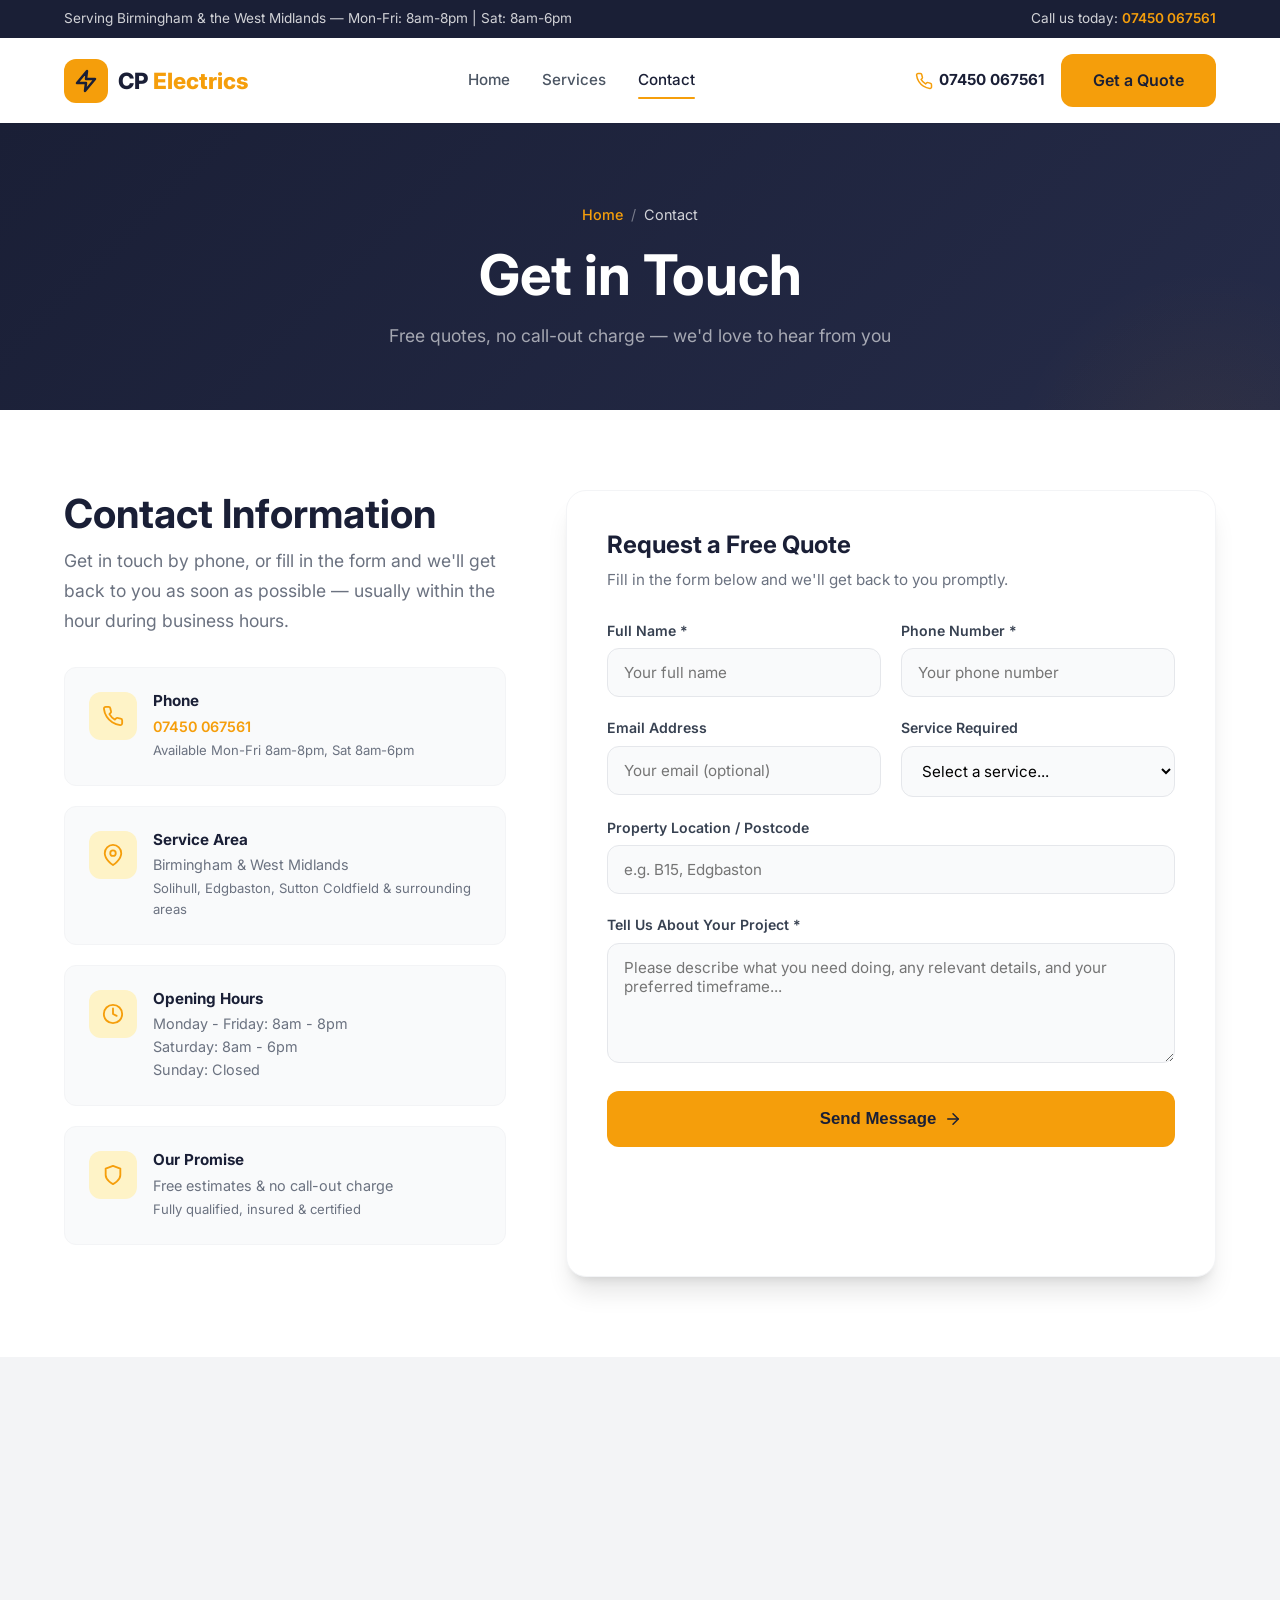
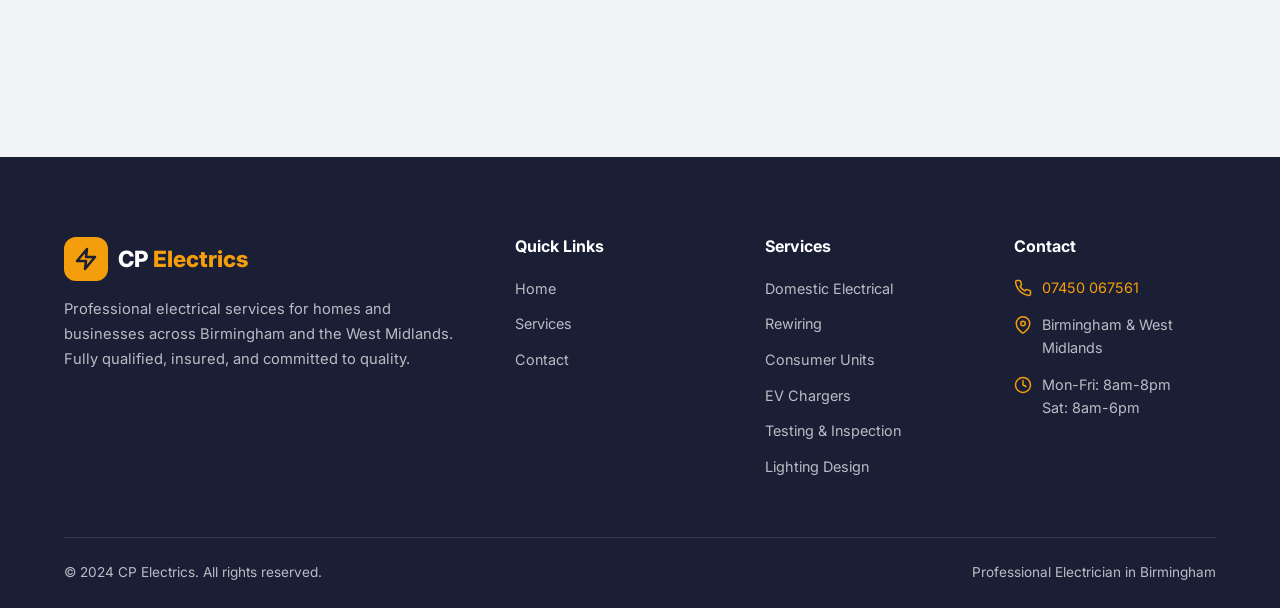
==== contact.html @ a2d5533a "Initial commit: CP Electrics website Modern, conversion-optimised electrician website for CP Electri" ====
<!DOCTYPE html>
<html lang="en">
<head>
  <meta charset="UTF-8">
  <meta name="viewport" content="width=device-width, initial-scale=1.0">
  <title>Contact Us | CP Electrics - Electrician in Birmingham</title>
  <meta name="description" content="Contact CP Electrics for a free quote on any electrical work in Birmingham & West Midlands. No call-out charge. Call 07450 067561 or fill in our contact form.">
  <link rel="preconnect" href="https://fonts.googleapis.com">
  <link rel="preconnect" href="https://fonts.gstatic.com" crossorigin>
  <link href="https://fonts.googleapis.com/css2?family=Inter:wght@400;500;600;700;800&display=swap" rel="stylesheet">
  <link rel="stylesheet" href="assets/css/style.css">
</head>
<body>

  <!-- Top Bar -->
  <div class="top-bar">
    <div class="container">
      <span>Serving Birmingham & the West Midlands &mdash; Mon-Fri: 8am-8pm | Sat: 8am-6pm</span>
      <span>Call us today: <a href="tel:07450067561">07450 067561</a></span>
    </div>
  </div>

  <!-- Navbar -->
  <nav class="navbar">
    <div class="container">
      <a href="index.html" class="logo">
        <div class="logo-icon">
          <svg xmlns="http://www.w3.org/2000/svg" viewBox="0 0 24 24" fill="none" stroke="currentColor" stroke-width="2.5" stroke-linecap="round" stroke-linejoin="round"><path d="M13 2 3 14h9l-1 8 10-12h-9l1-8z"/></svg>
        </div>
        <span class="logo-text">CP <span>Electrics</span></span>
      </a>
      <div class="nav-links">
        <a href="index.html">Home</a>
        <a href="services.html">Services</a>
        <a href="contact.html" class="active">Contact</a>
      </div>
      <div class="nav-cta">
        <a href="tel:07450067561" class="nav-phone">
          <svg xmlns="http://www.w3.org/2000/svg" viewBox="0 0 24 24" fill="none" stroke="currentColor" stroke-width="2" stroke-linecap="round" stroke-linejoin="round"><path d="M22 16.92v3a2 2 0 0 1-2.18 2 19.79 19.79 0 0 1-8.63-3.07 19.5 19.5 0 0 1-6-6 19.79 19.79 0 0 1-3.07-8.67A2 2 0 0 1 4.11 2h3a2 2 0 0 1 2 1.72c.127.96.361 1.903.7 2.81a2 2 0 0 1-.45 2.11L8.09 9.91a16 16 0 0 0 6 6l1.27-1.27a2 2 0 0 1 2.11-.45c.907.339 1.85.573 2.81.7A2 2 0 0 1 22 16.92z"/></svg>
          07450 067561
        </a>
        <a href="contact.html" class="btn btn-primary">Get a Quote</a>
      </div>
      <button class="mobile-toggle" aria-label="Menu">
        <span></span><span></span><span></span>
      </button>
    </div>
  </nav>

  <!-- Page Header -->
  <section class="page-header">
    <div class="container">
      <div class="breadcrumb">
        <a href="index.html">Home</a>
        <span>/</span>
        <span style="color:rgba(255,255,255,0.8);">Contact</span>
      </div>
      <h1>Get in Touch</h1>
      <p>Free quotes, no call-out charge &mdash; we'd love to hear from you</p>
    </div>
  </section>

  <!-- Contact Section -->
  <section class="contact-section">
    <div class="container">
      <div class="contact-grid">
        <!-- Left: Contact Info -->
        <div>
          <h2 style="margin-bottom:8px;">Contact Information</h2>
          <p class="section-subtitle" style="margin-bottom:32px;">Get in touch by phone, or fill in the form and we'll get back to you as soon as possible &mdash; usually within the hour during business hours.</p>

          <div class="contact-info-cards">
            <div class="contact-info-card">
              <div class="icon">
                <svg xmlns="http://www.w3.org/2000/svg" viewBox="0 0 24 24" fill="none" stroke="currentColor" stroke-width="2" stroke-linecap="round" stroke-linejoin="round"><path d="M22 16.92v3a2 2 0 0 1-2.18 2 19.79 19.79 0 0 1-8.63-3.07 19.5 19.5 0 0 1-6-6 19.79 19.79 0 0 1-3.07-8.67A2 2 0 0 1 4.11 2h3a2 2 0 0 1 2 1.72c.127.96.361 1.903.7 2.81a2 2 0 0 1-.45 2.11L8.09 9.91a16 16 0 0 0 6 6l1.27-1.27a2 2 0 0 1 2.11-.45c.907.339 1.85.573 2.81.7A2 2 0 0 1 22 16.92z"/></svg>
              </div>
              <div>
                <h4>Phone</h4>
                <p><a href="tel:07450067561">07450 067561</a></p>
                <p style="font-size:0.82rem;color:var(--gray-500);margin-top:2px;">Available Mon-Fri 8am-8pm, Sat 8am-6pm</p>
              </div>
            </div>

            <div class="contact-info-card">
              <div class="icon">
                <svg xmlns="http://www.w3.org/2000/svg" viewBox="0 0 24 24" fill="none" stroke="currentColor" stroke-width="2" stroke-linecap="round" stroke-linejoin="round"><path d="M21 10c0 7-9 13-9 13s-9-6-9-13a9 9 0 0 1 18 0z"/><circle cx="12" cy="10" r="3"/></svg>
              </div>
              <div>
                <h4>Service Area</h4>
                <p>Birmingham &amp; West Midlands</p>
                <p style="font-size:0.82rem;color:var(--gray-500);margin-top:2px;">Solihull, Edgbaston, Sutton Coldfield &amp; surrounding areas</p>
              </div>
            </div>

            <div class="contact-info-card">
              <div class="icon">
                <svg xmlns="http://www.w3.org/2000/svg" viewBox="0 0 24 24" fill="none" stroke="currentColor" stroke-width="2" stroke-linecap="round" stroke-linejoin="round"><circle cx="12" cy="12" r="10"/><polyline points="12 6 12 12 16 14"/></svg>
              </div>
              <div>
                <h4>Opening Hours</h4>
                <p>Monday - Friday: 8am - 8pm</p>
                <p>Saturday: 8am - 6pm</p>
                <p>Sunday: Closed</p>
              </div>
            </div>

            <div class="contact-info-card">
              <div class="icon">
                <svg xmlns="http://www.w3.org/2000/svg" viewBox="0 0 24 24" fill="none" stroke="currentColor" stroke-width="2" stroke-linecap="round" stroke-linejoin="round"><path d="M12 22s8-4 8-10V5l-8-3-8 3v7c0 6 8 10 8 10z"/></svg>
              </div>
              <div>
                <h4>Our Promise</h4>
                <p>Free estimates &amp; no call-out charge</p>
                <p style="font-size:0.82rem;color:var(--gray-500);margin-top:2px;">Fully qualified, insured &amp; certified</p>
              </div>
            </div>
          </div>
        </div>

        <!-- Right: Contact Form -->
        <div class="contact-form-wrapper">
          <h2>Request a Free Quote</h2>
          <p>Fill in the form below and we'll get back to you promptly.</p>
          <form id="contactForm">
            <div class="form-grid">
              <div class="form-group">
                <label for="name">Full Name *</label>
                <input type="text" id="name" name="name" placeholder="Your full name" required>
              </div>
              <div class="form-group">
                <label for="phone">Phone Number *</label>
                <input type="tel" id="phone" name="phone" placeholder="Your phone number" required>
              </div>
              <div class="form-group">
                <label for="email">Email Address</label>
                <input type="email" id="email" name="email" placeholder="Your email (optional)">
              </div>
              <div class="form-group">
                <label for="service">Service Required</label>
                <select id="service" name="service">
                  <option value="">Select a service...</option>
                  <option value="domestic">Domestic Electrical</option>
                  <option value="rewiring">Rewiring</option>
                  <option value="consumer-unit">Consumer Unit Upgrade</option>
                  <option value="ev-charger">EV Charger Installation</option>
                  <option value="testing">Testing &amp; Inspection (EICR)</option>
                  <option value="lighting">Lighting Design</option>
                  <option value="emergency">Emergency Call-Out</option>
                  <option value="other">Other</option>
                </select>
              </div>
              <div class="form-group full-width">
                <label for="location">Property Location / Postcode</label>
                <input type="text" id="location" name="location" placeholder="e.g. B15, Edgbaston">
              </div>
              <div class="form-group full-width">
                <label for="message">Tell Us About Your Project *</label>
                <textarea id="message" name="message" placeholder="Please describe what you need doing, any relevant details, and your preferred timeframe..." required></textarea>
              </div>
              <div class="form-group full-width form-submit">
                <button type="submit" class="btn btn-primary btn-lg">
                  Send Message
                  <svg xmlns="http://www.w3.org/2000/svg" viewBox="0 0 24 24" fill="none" stroke="currentColor" stroke-width="2" stroke-linecap="round" stroke-linejoin="round"><path d="M5 12h14"/><path d="m12 5 7 7-7 7"/></svg>
                </button>
              </div>
            </div>
          </form>
        </div>
      </div>
    </div>
  </section>

  <!-- Map Section -->
  <section class="map-section">
    <iframe src="https://www.google.com/maps/embed?pb=!1m18!1m12!1m3!1d155421.56893707483!2d-1.9536410636856!3d52.48627672498498!2m3!1f0!2f0!3f0!3m2!1i1024!2i768!4f13.1!3m3!1m2!1s0x4870942d1b417173%3A0xca81fef0aeee7998!2sBirmingham!5e0!3m2!1sen!2suk!4v1710000000000!5m2!1sen!2suk" allowfullscreen="" loading="lazy" referrerpolicy="no-referrer-when-downgrade" title="CP Electrics service area - Birmingham"></iframe>
  </section>

  <!-- Footer -->
  <footer class="footer">
    <div class="container">
      <div class="footer-grid">
        <div class="footer-about">
          <a href="index.html" class="logo">
            <div class="logo-icon">
              <svg xmlns="http://www.w3.org/2000/svg" viewBox="0 0 24 24" fill="none" stroke="currentColor" stroke-width="2.5" stroke-linecap="round" stroke-linejoin="round"><path d="M13 2 3 14h9l-1 8 10-12h-9l1-8z"/></svg>
            </div>
            <span class="logo-text" style="color:#fff;">CP <span>Electrics</span></span>
          </a>
          <p>Professional electrical services for homes and businesses across Birmingham and the West Midlands. Fully qualified, insured, and committed to quality.</p>
        </div>
        <div>
          <h4>Quick Links</h4>
          <ul class="footer-links">
            <li><a href="index.html">Home</a></li>
            <li><a href="services.html">Services</a></li>
            <li><a href="contact.html">Contact</a></li>
          </ul>
        </div>
        <div>
          <h4>Services</h4>
          <ul class="footer-links">
            <li><a href="services/domestic-electrical.html">Domestic Electrical</a></li>
            <li><a href="services/rewiring.html">Rewiring</a></li>
            <li><a href="services/consumer-units.html">Consumer Units</a></li>
            <li><a href="services/ev-chargers.html">EV Chargers</a></li>
            <li><a href="services/testing-inspection.html">Testing &amp; Inspection</a></li>
            <li><a href="services/lighting.html">Lighting Design</a></li>
          </ul>
        </div>
        <div>
          <h4>Contact</h4>
          <div class="footer-contact-item">
            <svg xmlns="http://www.w3.org/2000/svg" viewBox="0 0 24 24" fill="none" stroke="currentColor" stroke-width="2" stroke-linecap="round" stroke-linejoin="round"><path d="M22 16.92v3a2 2 0 0 1-2.18 2 19.79 19.79 0 0 1-8.63-3.07 19.5 19.5 0 0 1-6-6 19.79 19.79 0 0 1-3.07-8.67A2 2 0 0 1 4.11 2h3a2 2 0 0 1 2 1.72c.127.96.361 1.903.7 2.81a2 2 0 0 1-.45 2.11L8.09 9.91a16 16 0 0 0 6 6l1.27-1.27a2 2 0 0 1 2.11-.45c.907.339 1.85.573 2.81.7A2 2 0 0 1 22 16.92z"/></svg>
            <div><a href="tel:07450067561" style="color:var(--accent);">07450 067561</a></div>
          </div>
          <div class="footer-contact-item">
            <svg xmlns="http://www.w3.org/2000/svg" viewBox="0 0 24 24" fill="none" stroke="currentColor" stroke-width="2" stroke-linecap="round" stroke-linejoin="round"><path d="M21 10c0 7-9 13-9 13s-9-6-9-13a9 9 0 0 1 18 0z"/><circle cx="12" cy="10" r="3"/></svg>
            <div>Birmingham &amp; West Midlands</div>
          </div>
          <div class="footer-contact-item">
            <svg xmlns="http://www.w3.org/2000/svg" viewBox="0 0 24 24" fill="none" stroke="currentColor" stroke-width="2" stroke-linecap="round" stroke-linejoin="round"><circle cx="12" cy="12" r="10"/><polyline points="12 6 12 12 16 14"/></svg>
            <div>Mon-Fri: 8am-8pm<br>Sat: 8am-6pm</div>
          </div>
        </div>
      </div>
      <div class="footer-bottom">
        <span>&copy; 2024 CP Electrics. All rights reserved.</span>
        <span>Professional Electrician in Birmingham</span>
      </div>
    </div>
  </footer>

  <script src="assets/js/main.js"></script>
</body>
</html>
---- assets/css/style.css ----
/* ===== CP Electrics - Modern Electrician Website ===== */
/* Design System: Dark navy + Electric amber/yellow accent */

:root {
  --primary: #1a1f36;
  --primary-light: #252b48;
  --accent: #f59e0b;
  --accent-hover: #d97706;
  --accent-light: #fef3c7;
  --white: #ffffff;
  --gray-50: #f9fafb;
  --gray-100: #f3f4f6;
  --gray-200: #e5e7eb;
  --gray-300: #d1d5db;
  --gray-500: #6b7280;
  --gray-600: #4b5563;
  --gray-700: #374151;
  --gray-800: #1f2937;
  --gray-900: #111827;
  --success: #10b981;
  --radius: 12px;
  --radius-lg: 20px;
  --shadow-sm: 0 1px 2px rgba(0,0,0,0.05);
  --shadow: 0 4px 6px -1px rgba(0,0,0,0.1), 0 2px 4px -2px rgba(0,0,0,0.1);
  --shadow-lg: 0 20px 25px -5px rgba(0,0,0,0.1), 0 8px 10px -6px rgba(0,0,0,0.1);
  --shadow-xl: 0 25px 50px -12px rgba(0,0,0,0.25);
  --transition: all 0.3s cubic-bezier(0.4, 0, 0.2, 1);
}

*, *::before, *::after {
  margin: 0;
  padding: 0;
  box-sizing: border-box;
}

html {
  scroll-behavior: smooth;
  font-size: 16px;
}

body {
  font-family: 'Inter', -apple-system, BlinkMacSystemFont, 'Segoe UI', sans-serif;
  color: var(--gray-800);
  line-height: 1.6;
  background: var(--white);
  overflow-x: hidden;
}

img {
  max-width: 100%;
  height: auto;
  display: block;
}

a {
  text-decoration: none;
  color: inherit;
  transition: var(--transition);
}

ul { list-style: none; }

.container {
  max-width: 1200px;
  margin: 0 auto;
  padding: 0 24px;
}

/* ===== Typography ===== */
h1, h2, h3, h4, h5, h6 {
  font-weight: 700;
  line-height: 1.2;
  color: var(--primary);
}

h1 { font-size: clamp(2.2rem, 5vw, 3.5rem); }
h2 { font-size: clamp(1.8rem, 4vw, 2.5rem); }
h3 { font-size: clamp(1.2rem, 2.5vw, 1.5rem); }

.section-label {
  display: inline-flex;
  align-items: center;
  gap: 8px;
  font-size: 0.85rem;
  font-weight: 600;
  text-transform: uppercase;
  letter-spacing: 0.08em;
  color: var(--accent);
  margin-bottom: 12px;
}

.section-label::before {
  content: '';
  width: 32px;
  height: 2px;
  background: var(--accent);
  border-radius: 2px;
}

.section-title {
  margin-bottom: 16px;
}

.section-subtitle {
  font-size: 1.1rem;
  color: var(--gray-500);
  max-width: 600px;
  line-height: 1.7;
}

.text-center { text-align: center; }
.text-center .section-subtitle { margin: 0 auto; }

/* ===== Buttons ===== */
.btn {
  display: inline-flex;
  align-items: center;
  gap: 8px;
  padding: 14px 32px;
  font-size: 1rem;
  font-weight: 600;
  border-radius: var(--radius);
  border: none;
  cursor: pointer;
  transition: var(--transition);
  white-space: nowrap;
}

.btn-primary {
  background: var(--accent);
  color: var(--primary);
}
.btn-primary:hover {
  background: var(--accent-hover);
  transform: translateY(-2px);
  box-shadow: 0 8px 25px rgba(245, 158, 11, 0.3);
}

.btn-secondary {
  background: var(--white);
  color: var(--primary);
  border: 2px solid var(--gray-200);
}
.btn-secondary:hover {
  border-color: var(--accent);
  color: var(--accent);
  transform: translateY(-2px);
}

.btn-outline-light {
  background: transparent;
  color: var(--white);
  border: 2px solid rgba(255,255,255,0.3);
}
.btn-outline-light:hover {
  background: var(--white);
  color: var(--primary);
  transform: translateY(-2px);
}

.btn-lg {
  padding: 18px 40px;
  font-size: 1.05rem;
}

.btn svg, .btn i {
  width: 18px;
  height: 18px;
}

/* ===== Header / Navbar ===== */
.top-bar {
  background: var(--primary);
  color: rgba(255,255,255,0.8);
  font-size: 0.85rem;
  padding: 8px 0;
}
.top-bar .container {
  display: flex;
  justify-content: space-between;
  align-items: center;
  flex-wrap: wrap;
  gap: 8px;
}
.top-bar a {
  color: var(--accent);
  font-weight: 600;
}
.top-bar a:hover { color: var(--white); }

.navbar {
  background: var(--white);
  padding: 16px 0;
  position: sticky;
  top: 0;
  z-index: 1000;
  box-shadow: var(--shadow-sm);
  transition: var(--transition);
}
.navbar.scrolled {
  box-shadow: var(--shadow);
  padding: 10px 0;
}
.navbar .container {
  display: flex;
  justify-content: space-between;
  align-items: center;
}

.logo {
  display: flex;
  align-items: center;
  gap: 10px;
}
.logo-icon {
  width: 44px;
  height: 44px;
  background: var(--accent);
  border-radius: var(--radius);
  display: flex;
  align-items: center;
  justify-content: center;
}
.logo-icon svg {
  width: 24px;
  height: 24px;
  color: var(--primary);
}
.logo-text {
  font-size: 1.4rem;
  font-weight: 800;
  color: var(--primary);
}
.logo-text span {
  color: var(--accent);
}

.nav-links {
  display: flex;
  align-items: center;
  gap: 32px;
}
.nav-links a {
  font-size: 0.95rem;
  font-weight: 500;
  color: var(--gray-600);
  position: relative;
}
.nav-links a:hover,
.nav-links a.active {
  color: var(--primary);
}
.nav-links a.active::after {
  content: '';
  position: absolute;
  bottom: -6px;
  left: 0;
  right: 0;
  height: 2px;
  background: var(--accent);
  border-radius: 2px;
}

.nav-cta {
  display: flex;
  align-items: center;
  gap: 16px;
}
.nav-phone {
  display: flex;
  align-items: center;
  gap: 6px;
  font-weight: 700;
  color: var(--primary);
  font-size: 0.95rem;
}
.nav-phone svg {
  width: 18px;
  height: 18px;
  color: var(--accent);
}

.mobile-toggle {
  display: none;
  background: none;
  border: none;
  cursor: pointer;
  padding: 8px;
}
.mobile-toggle span {
  display: block;
  width: 24px;
  height: 2px;
  background: var(--primary);
  margin: 6px 0;
  transition: var(--transition);
  border-radius: 2px;
}

/* ===== Hero ===== */
.hero {
  background: linear-gradient(135deg, var(--primary) 0%, var(--primary-light) 100%);
  padding: 100px 0 80px;
  position: relative;
  overflow: hidden;
}
.hero::before {
  content: '';
  position: absolute;
  top: -50%;
  right: -20%;
  width: 600px;
  height: 600px;
  background: radial-gradient(circle, rgba(245,158,11,0.08) 0%, transparent 70%);
  border-radius: 50%;
}
.hero::after {
  content: '';
  position: absolute;
  bottom: -30%;
  left: -10%;
  width: 400px;
  height: 400px;
  background: radial-gradient(circle, rgba(245,158,11,0.05) 0%, transparent 70%);
  border-radius: 50%;
}

.hero .container {
  display: grid;
  grid-template-columns: 1fr 1fr;
  gap: 60px;
  align-items: center;
  position: relative;
  z-index: 1;
}

.hero-content h1 {
  color: var(--white);
  margin-bottom: 20px;
}
.hero-content h1 span {
  color: var(--accent);
}
.hero-content p {
  color: rgba(255,255,255,0.75);
  font-size: 1.15rem;
  line-height: 1.8;
  margin-bottom: 32px;
  max-width: 480px;
}

.hero-btns {
  display: flex;
  gap: 16px;
  flex-wrap: wrap;
}

.hero-badges {
  display: flex;
  gap: 24px;
  margin-top: 40px;
  padding-top: 32px;
  border-top: 1px solid rgba(255,255,255,0.1);
}
.hero-badge {
  display: flex;
  align-items: center;
  gap: 10px;
}
.hero-badge-icon {
  width: 40px;
  height: 40px;
  background: rgba(245,158,11,0.15);
  border-radius: 10px;
  display: flex;
  align-items: center;
  justify-content: center;
}
.hero-badge-icon svg {
  width: 20px;
  height: 20px;
  color: var(--accent);
}
.hero-badge-text {
  font-size: 0.85rem;
  color: rgba(255,255,255,0.6);
}
.hero-badge-text strong {
  display: block;
  color: var(--white);
  font-size: 1rem;
}

.hero-image {
  position: relative;
}
.hero-image-wrapper {
  border-radius: var(--radius-lg);
  overflow: hidden;
  box-shadow: var(--shadow-xl);
  aspect-ratio: 4/3;
  background: var(--primary-light);
  position: relative;
}
.hero-image-wrapper img {
  width: 100%;
  height: 100%;
  object-fit: cover;
}
.hero-image-placeholder {
  width: 100%;
  height: 100%;
  background: linear-gradient(135deg, var(--primary-light) 0%, #2d3460 100%);
  display: flex;
  flex-direction: column;
  align-items: center;
  justify-content: center;
  gap: 16px;
  color: rgba(255,255,255,0.4);
}
.hero-image-placeholder svg {
  width: 80px;
  height: 80px;
  opacity: 0.3;
}

.hero-float-card {
  position: absolute;
  bottom: -20px;
  left: -20px;
  background: var(--white);
  border-radius: var(--radius);
  padding: 16px 20px;
  box-shadow: var(--shadow-lg);
  display: flex;
  align-items: center;
  gap: 12px;
  animation: float 3s ease-in-out infinite;
}
.hero-float-card .icon {
  width: 44px;
  height: 44px;
  background: var(--accent-light);
  border-radius: 10px;
  display: flex;
  align-items: center;
  justify-content: center;
}
.hero-float-card .icon svg {
  width: 22px;
  height: 22px;
  color: var(--accent);
}
.hero-float-card .text span {
  font-size: 0.8rem;
  color: var(--gray-500);
}
.hero-float-card .text strong {
  display: block;
  font-size: 1rem;
  color: var(--primary);
}

@keyframes float {
  0%, 100% { transform: translateY(0); }
  50% { transform: translateY(-8px); }
}

/* ===== Services Section ===== */
.services-section {
  padding: 100px 0;
  background: var(--gray-50);
}
.services-header {
  text-align: center;
  margin-bottom: 60px;
}
.services-grid {
  display: grid;
  grid-template-columns: repeat(3, 1fr);
  gap: 28px;
}

.service-card {
  background: var(--white);
  border-radius: var(--radius-lg);
  padding: 36px 28px;
  transition: var(--transition);
  border: 1px solid var(--gray-100);
  position: relative;
  overflow: hidden;
}
.service-card::before {
  content: '';
  position: absolute;
  top: 0;
  left: 0;
  right: 0;
  height: 3px;
  background: var(--accent);
  transform: scaleX(0);
  transition: var(--transition);
}
.service-card:hover {
  transform: translateY(-6px);
  box-shadow: var(--shadow-lg);
}
.service-card:hover::before {
  transform: scaleX(1);
}

.service-icon {
  width: 56px;
  height: 56px;
  background: var(--accent-light);
  border-radius: var(--radius);
  display: flex;
  align-items: center;
  justify-content: center;
  margin-bottom: 20px;
}
.service-icon svg {
  width: 28px;
  height: 28px;
  color: var(--accent);
}

.service-card h3 {
  margin-bottom: 12px;
}
.service-card p {
  color: var(--gray-500);
  font-size: 0.95rem;
  line-height: 1.7;
  margin-bottom: 20px;
}
.service-card .learn-more {
  display: inline-flex;
  align-items: center;
  gap: 6px;
  font-weight: 600;
  font-size: 0.9rem;
  color: var(--accent);
}
.service-card .learn-more:hover {
  gap: 10px;
}
.service-card .learn-more svg {
  width: 16px;
  height: 16px;
}

/* ===== Why Choose Us ===== */
.why-section {
  padding: 100px 0;
}
.why-grid {
  display: grid;
  grid-template-columns: 1fr 1fr;
  gap: 80px;
  align-items: center;
}
.why-image {
  border-radius: var(--radius-lg);
  overflow: hidden;
  aspect-ratio: 4/3;
  background: var(--gray-100);
}
.why-image img {
  width: 100%;
  height: 100%;
  object-fit: cover;
}

.why-features {
  display: grid;
  gap: 28px;
  margin-top: 32px;
}
.why-feature {
  display: flex;
  gap: 16px;
}
.why-feature-icon {
  width: 48px;
  height: 48px;
  min-width: 48px;
  background: var(--accent-light);
  border-radius: 12px;
  display: flex;
  align-items: center;
  justify-content: center;
}
.why-feature-icon svg {
  width: 24px;
  height: 24px;
  color: var(--accent);
}
.why-feature h4 {
  margin-bottom: 4px;
  font-size: 1.05rem;
}
.why-feature p {
  color: var(--gray-500);
  font-size: 0.92rem;
  line-height: 1.6;
}

/* ===== CTA Banner ===== */
.cta-banner {
  background: linear-gradient(135deg, var(--primary) 0%, var(--primary-light) 100%);
  padding: 80px 0;
  text-align: center;
  position: relative;
  overflow: hidden;
}
.cta-banner::before {
  content: '';
  position: absolute;
  top: 50%;
  left: 50%;
  transform: translate(-50%, -50%);
  width: 800px;
  height: 800px;
  background: radial-gradient(circle, rgba(245,158,11,0.06) 0%, transparent 70%);
  border-radius: 50%;
}
.cta-banner h2 {
  color: var(--white);
  margin-bottom: 16px;
  position: relative;
}
.cta-banner p {
  color: rgba(255,255,255,0.7);
  font-size: 1.1rem;
  margin-bottom: 32px;
  position: relative;
}
.cta-banner .btn {
  position: relative;
}

/* ===== Testimonials ===== */
.testimonials-section {
  padding: 100px 0;
  background: var(--gray-50);
}
.testimonials-grid {
  display: grid;
  grid-template-columns: repeat(3, 1fr);
  gap: 28px;
  margin-top: 48px;
}
.testimonial-card {
  background: var(--white);
  border-radius: var(--radius-lg);
  padding: 32px;
  border: 1px solid var(--gray-100);
}
.testimonial-stars {
  display: flex;
  gap: 4px;
  margin-bottom: 16px;
}
.testimonial-stars svg {
  width: 18px;
  height: 18px;
  color: var(--accent);
  fill: var(--accent);
}
.testimonial-card blockquote {
  font-size: 0.95rem;
  color: var(--gray-600);
  line-height: 1.7;
  margin-bottom: 20px;
  font-style: italic;
}
.testimonial-author {
  display: flex;
  align-items: center;
  gap: 12px;
}
.testimonial-avatar {
  width: 44px;
  height: 44px;
  border-radius: 50%;
  background: var(--accent-light);
  display: flex;
  align-items: center;
  justify-content: center;
  font-weight: 700;
  color: var(--accent);
  font-size: 1rem;
}
.testimonial-author-info strong {
  display: block;
  font-size: 0.9rem;
  color: var(--primary);
}
.testimonial-author-info span {
  font-size: 0.8rem;
  color: var(--gray-500);
}

/* ===== Areas Section ===== */
.areas-section {
  padding: 100px 0;
}
.areas-tags {
  display: flex;
  flex-wrap: wrap;
  gap: 12px;
  margin-top: 32px;
  justify-content: center;
}
.area-tag {
  background: var(--gray-50);
  padding: 10px 20px;
  border-radius: 50px;
  font-size: 0.9rem;
  font-weight: 500;
  color: var(--gray-700);
  border: 1px solid var(--gray-200);
  transition: var(--transition);
}
.area-tag:hover {
  background: var(--accent-light);
  border-color: var(--accent);
  color: var(--primary);
}

/* ===== Footer ===== */
.footer {
  background: var(--primary);
  color: rgba(255,255,255,0.7);
  padding: 80px 0 0;
}
.footer-grid {
  display: grid;
  grid-template-columns: 2fr 1fr 1fr 1fr;
  gap: 48px;
  padding-bottom: 48px;
  border-bottom: 1px solid rgba(255,255,255,0.1);
}
.footer-about p {
  font-size: 0.92rem;
  line-height: 1.7;
  margin-top: 16px;
  margin-bottom: 24px;
}
.footer-social {
  display: flex;
  gap: 12px;
}
.footer-social a {
  width: 40px;
  height: 40px;
  background: rgba(255,255,255,0.08);
  border-radius: 10px;
  display: flex;
  align-items: center;
  justify-content: center;
  transition: var(--transition);
}
.footer-social a:hover {
  background: var(--accent);
  color: var(--primary);
}
.footer-social svg {
  width: 18px;
  height: 18px;
}

.footer h4 {
  color: var(--white);
  font-size: 1rem;
  margin-bottom: 20px;
}
.footer-links li {
  margin-bottom: 10px;
}
.footer-links a {
  font-size: 0.9rem;
  transition: var(--transition);
}
.footer-links a:hover {
  color: var(--accent);
  padding-left: 4px;
}

.footer-contact-item {
  display: flex;
  gap: 10px;
  margin-bottom: 14px;
  font-size: 0.9rem;
}
.footer-contact-item svg {
  width: 18px;
  height: 18px;
  min-width: 18px;
  color: var(--accent);
  margin-top: 3px;
}

.footer-bottom {
  padding: 24px 0;
  display: flex;
  justify-content: space-between;
  align-items: center;
  font-size: 0.85rem;
}

/* ===== Page Header (inner pages) ===== */
.page-header {
  background: linear-gradient(135deg, var(--primary) 0%, var(--primary-light) 100%);
  padding: 80px 0 60px;
  text-align: center;
  position: relative;
  overflow: hidden;
}
.page-header::before {
  content: '';
  position: absolute;
  top: 50%;
  right: -10%;
  width: 400px;
  height: 400px;
  background: radial-gradient(circle, rgba(245,158,11,0.06) 0%, transparent 70%);
  border-radius: 50%;
}
.page-header h1 {
  color: var(--white);
  margin-bottom: 12px;
  position: relative;
}
.page-header p {
  color: rgba(255,255,255,0.6);
  font-size: 1.1rem;
  position: relative;
}
.breadcrumb {
  display: flex;
  justify-content: center;
  gap: 8px;
  margin-bottom: 16px;
  position: relative;
}
.breadcrumb a {
  color: var(--accent);
  font-size: 0.9rem;
  font-weight: 500;
}
.breadcrumb span {
  color: rgba(255,255,255,0.4);
  font-size: 0.9rem;
}

/* ===== Service Detail Page ===== */
.service-detail {
  padding: 80px 0;
}
.service-detail-grid {
  display: grid;
  grid-template-columns: 2fr 1fr;
  gap: 60px;
}
.service-detail-content h2 {
  margin-bottom: 16px;
}
.service-detail-content p {
  color: var(--gray-600);
  line-height: 1.8;
  margin-bottom: 20px;
}
.service-detail-content ul {
  margin-bottom: 24px;
}
.service-detail-content li {
  display: flex;
  align-items: flex-start;
  gap: 10px;
  padding: 8px 0;
  color: var(--gray-600);
  line-height: 1.6;
}
.service-detail-content li svg {
  width: 20px;
  height: 20px;
  min-width: 20px;
  color: var(--success);
  margin-top: 3px;
}

.service-sidebar {
  position: sticky;
  top: 100px;
}
.sidebar-card {
  background: var(--gray-50);
  border-radius: var(--radius-lg);
  padding: 32px;
  margin-bottom: 24px;
}
.sidebar-card h3 {
  font-size: 1.15rem;
  margin-bottom: 16px;
}
.sidebar-services-list li {
  border-bottom: 1px solid var(--gray-200);
}
.sidebar-services-list li:last-child {
  border-bottom: none;
}
.sidebar-services-list a {
  display: flex;
  justify-content: space-between;
  align-items: center;
  padding: 14px 0;
  font-size: 0.92rem;
  color: var(--gray-600);
  font-weight: 500;
}
.sidebar-services-list a:hover,
.sidebar-services-list a.active {
  color: var(--accent);
}
.sidebar-services-list a svg {
  width: 16px;
  height: 16px;
}

.sidebar-cta {
  background: linear-gradient(135deg, var(--primary) 0%, var(--primary-light) 100%);
  border-radius: var(--radius-lg);
  padding: 32px;
  text-align: center;
  color: var(--white);
}
.sidebar-cta h3 {
  color: var(--white);
  margin-bottom: 12px;
}
.sidebar-cta p {
  color: rgba(255,255,255,0.7);
  font-size: 0.92rem;
  margin-bottom: 20px;
  line-height: 1.6;
}
.sidebar-cta .phone-number {
  display: flex;
  align-items: center;
  justify-content: center;
  gap: 8px;
  font-size: 1.3rem;
  font-weight: 800;
  color: var(--accent);
  margin-bottom: 16px;
}
.sidebar-cta .phone-number svg {
  width: 22px;
  height: 22px;
}

/* ===== Contact Page ===== */
.contact-section {
  padding: 80px 0;
}
.contact-grid {
  display: grid;
  grid-template-columns: 1fr 1fr;
  gap: 60px;
}
.contact-info-cards {
  display: grid;
  gap: 20px;
  margin-bottom: 32px;
}
.contact-info-card {
  display: flex;
  gap: 16px;
  padding: 24px;
  background: var(--gray-50);
  border-radius: var(--radius);
  border: 1px solid var(--gray-100);
}
.contact-info-card .icon {
  width: 48px;
  height: 48px;
  min-width: 48px;
  background: var(--accent-light);
  border-radius: 12px;
  display: flex;
  align-items: center;
  justify-content: center;
}
.contact-info-card .icon svg {
  width: 22px;
  height: 22px;
  color: var(--accent);
}
.contact-info-card h4 {
  font-size: 0.95rem;
  margin-bottom: 4px;
}
.contact-info-card p {
  color: var(--gray-500);
  font-size: 0.9rem;
}
.contact-info-card a {
  color: var(--accent);
  font-weight: 600;
}

.contact-form-wrapper {
  background: var(--white);
  border-radius: var(--radius-lg);
  padding: 40px;
  box-shadow: var(--shadow-lg);
  border: 1px solid var(--gray-100);
}
.contact-form-wrapper h2 {
  font-size: 1.5rem;
  margin-bottom: 8px;
}
.contact-form-wrapper > p {
  color: var(--gray-500);
  margin-bottom: 28px;
  font-size: 0.95rem;
}

.form-grid {
  display: grid;
  grid-template-columns: 1fr 1fr;
  gap: 20px;
}
.form-group {
  display: flex;
  flex-direction: column;
  gap: 6px;
}
.form-group.full-width {
  grid-column: 1 / -1;
}
.form-group label {
  font-size: 0.88rem;
  font-weight: 600;
  color: var(--gray-700);
}
.form-group input,
.form-group select,
.form-group textarea {
  padding: 14px 16px;
  border: 1px solid var(--gray-200);
  border-radius: var(--radius);
  font-size: 0.95rem;
  font-family: inherit;
  transition: var(--transition);
  background: var(--gray-50);
}
.form-group input:focus,
.form-group select:focus,
.form-group textarea:focus {
  outline: none;
  border-color: var(--accent);
  background: var(--white);
  box-shadow: 0 0 0 3px rgba(245, 158, 11, 0.1);
}
.form-group textarea {
  resize: vertical;
  min-height: 120px;
}

.form-submit {
  margin-top: 8px;
}
.form-submit .btn {
  width: 100%;
  justify-content: center;
}

/* ===== Map ===== */
.map-section {
  height: 400px;
  background: var(--gray-100);
  position: relative;
}
.map-section iframe {
  width: 100%;
  height: 100%;
  border: none;
}

/* ===== Responsive ===== */
@media (max-width: 1024px) {
  .services-grid {
    grid-template-columns: repeat(2, 1fr);
  }
  .testimonials-grid {
    grid-template-columns: repeat(2, 1fr);
  }
  .footer-grid {
    grid-template-columns: 1fr 1fr;
    gap: 32px;
  }
}

@media (max-width: 768px) {
  .top-bar { display: none; }

  .nav-links { display: none; }
  .nav-cta .btn { display: none; }
  .mobile-toggle { display: block; }

  .nav-links.active {
    display: flex;
    flex-direction: column;
    position: absolute;
    top: 100%;
    left: 0;
    right: 0;
    background: var(--white);
    padding: 20px 24px;
    box-shadow: var(--shadow-lg);
    gap: 16px;
  }

  .hero .container {
    grid-template-columns: 1fr;
    gap: 40px;
  }
  .hero { padding: 60px 0; }
  .hero-image { order: -1; }
  .hero-badges { flex-direction: column; gap: 16px; }

  .services-grid {
    grid-template-columns: 1fr;
  }
  .testimonials-grid {
    grid-template-columns: 1fr;
  }
  .why-grid {
    grid-template-columns: 1fr;
    gap: 40px;
  }
  .service-detail-grid {
    grid-template-columns: 1fr;
  }
  .contact-grid {
    grid-template-columns: 1fr;
  }
  .form-grid {
    grid-template-columns: 1fr;
  }
  .footer-grid {
    grid-template-columns: 1fr;
    gap: 32px;
  }
  .footer-bottom {
    flex-direction: column;
    gap: 8px;
    text-align: center;
  }
}
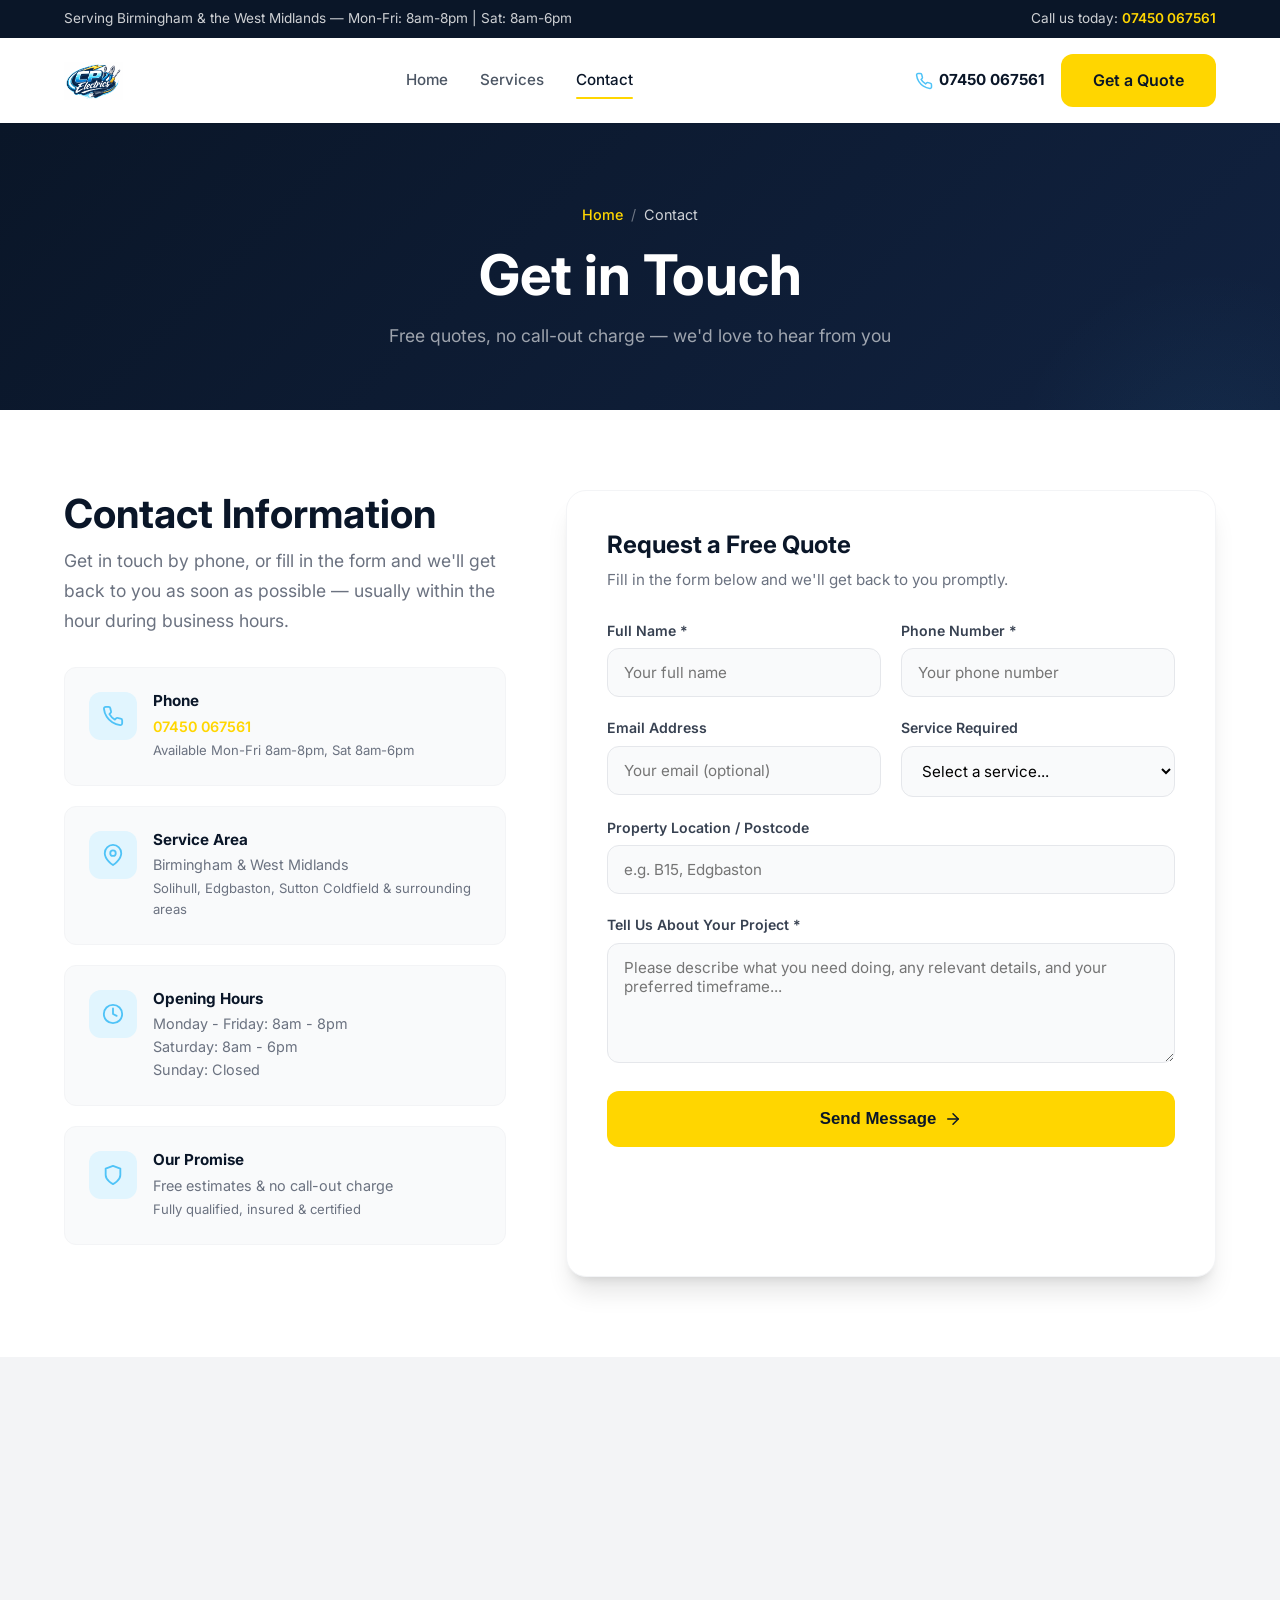
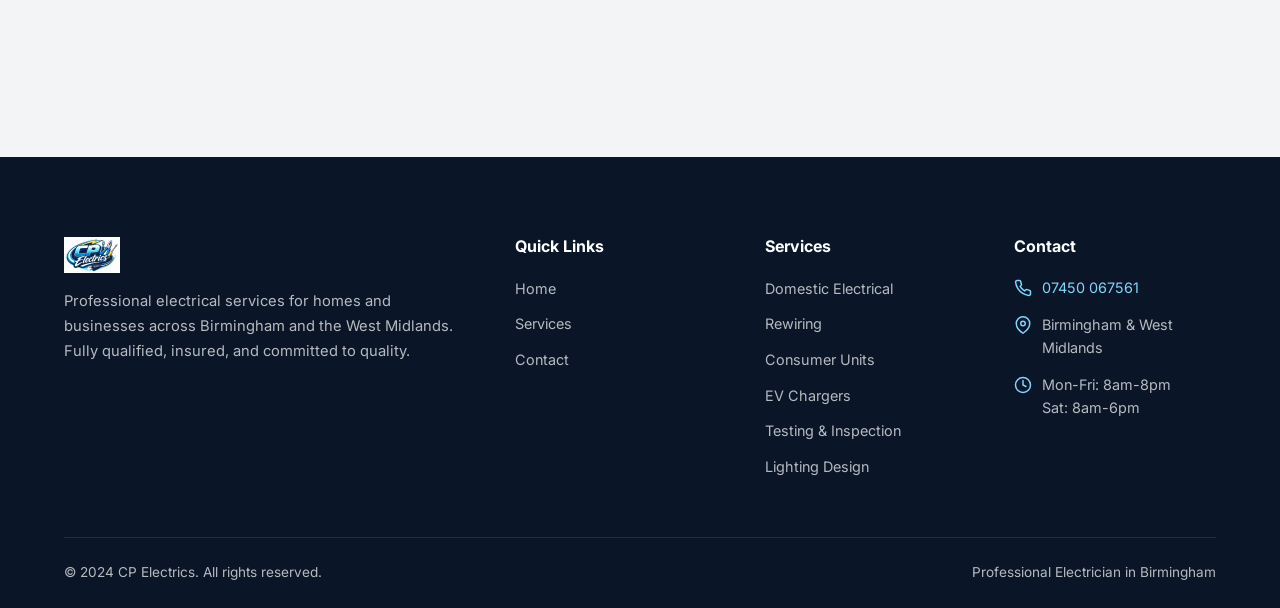
==== commit 6e77bbaa: "Add brand logo, work images, and update colour scheme - Replace SVG placeholder logo with actual CP " ====
--- a/contact.html
+++ b/contact.html
@@ -23,12 +23,7 @@
   <!-- Navbar -->
   <nav class="navbar">
     <div class="container">
-      <a href="index.html" class="logo">
-        <div class="logo-icon">
-          <svg xmlns="http://www.w3.org/2000/svg" viewBox="0 0 24 24" fill="none" stroke="currentColor" stroke-width="2.5" stroke-linecap="round" stroke-linejoin="round"><path d="M13 2 3 14h9l-1 8 10-12h-9l1-8z"/></svg>
-        </div>
-        <span class="logo-text">CP <span>Electrics</span></span>
-      </a>
+      <a href="index.html" class="logo"><img src="assets/images/logo.png" alt="CP Electrics" class="logo-img"></a>
       <div class="nav-links">
         <a href="index.html">Home</a>
         <a href="services.html">Services</a>
@@ -180,12 +175,7 @@
     <div class="container">
       <div class="footer-grid">
         <div class="footer-about">
-          <a href="index.html" class="logo">
-            <div class="logo-icon">
-              <svg xmlns="http://www.w3.org/2000/svg" viewBox="0 0 24 24" fill="none" stroke="currentColor" stroke-width="2.5" stroke-linecap="round" stroke-linejoin="round"><path d="M13 2 3 14h9l-1 8 10-12h-9l1-8z"/></svg>
-            </div>
-            <span class="logo-text" style="color:#fff;">CP <span>Electrics</span></span>
-          </a>
+          <a href="index.html" class="logo"><img src="assets/images/logo.png" alt="CP Electrics" class="logo-img"></a>
           <p>Professional electrical services for homes and businesses across Birmingham and the West Midlands. Fully qualified, insured, and committed to quality.</p>
         </div>
         <div>
@@ -211,7 +201,7 @@
           <h4>Contact</h4>
           <div class="footer-contact-item">
             <svg xmlns="http://www.w3.org/2000/svg" viewBox="0 0 24 24" fill="none" stroke="currentColor" stroke-width="2" stroke-linecap="round" stroke-linejoin="round"><path d="M22 16.92v3a2 2 0 0 1-2.18 2 19.79 19.79 0 0 1-8.63-3.07 19.5 19.5 0 0 1-6-6 19.79 19.79 0 0 1-3.07-8.67A2 2 0 0 1 4.11 2h3a2 2 0 0 1 2 1.72c.127.96.361 1.903.7 2.81a2 2 0 0 1-.45 2.11L8.09 9.91a16 16 0 0 0 6 6l1.27-1.27a2 2 0 0 1 2.11-.45c.907.339 1.85.573 2.81.7A2 2 0 0 1 22 16.92z"/></svg>
-            <div><a href="tel:07450067561" style="color:var(--accent);">07450 067561</a></div>
+            <div><a href="tel:07450067561" style="color:var(--blue-light);">07450 067561</a></div>
           </div>
           <div class="footer-contact-item">
             <svg xmlns="http://www.w3.org/2000/svg" viewBox="0 0 24 24" fill="none" stroke="currentColor" stroke-width="2" stroke-linecap="round" stroke-linejoin="round"><path d="M21 10c0 7-9 13-9 13s-9-6-9-13a9 9 0 0 1 18 0z"/><circle cx="12" cy="10" r="3"/></svg>
--- a/assets/css/style.css
+++ b/assets/css/style.css
@@ -1,12 +1,15 @@
 /* ===== CP Electrics - Modern Electrician Website ===== */
-/* Design System: Dark navy + Electric amber/yellow accent */
+/* Design System: Electric blue + Yellow accent (matching brand logo) */
 
 :root {
-  --primary: #1a1f36;
-  --primary-light: #252b48;
-  --accent: #f59e0b;
-  --accent-hover: #d97706;
-  --accent-light: #fef3c7;
+  --primary: #0a1628;
+  --primary-light: #112240;
+  --accent: #ffd600;
+  --accent-hover: #f5c400;
+  --accent-light: #fff9c4;
+  --blue: #4fc3f7;
+  --blue-light: #81d4fa;
+  --blue-dark: #0288d1;
   --white: #ffffff;
   --gray-50: #f9fafb;
   --gray-100: #f3f4f6;
@@ -85,7 +88,7 @@
   font-weight: 600;
   text-transform: uppercase;
   letter-spacing: 0.08em;
-  color: var(--accent);
+  color: var(--blue);
   margin-bottom: 12px;
 }
 
@@ -93,7 +96,7 @@
   content: '';
   width: 32px;
   height: 2px;
-  background: var(--accent);
+  background: var(--blue);
   border-radius: 2px;
 }
 
@@ -133,7 +136,7 @@
 .btn-primary:hover {
   background: var(--accent-hover);
   transform: translateY(-2px);
-  box-shadow: 0 8px 25px rgba(245, 158, 11, 0.3);
+  box-shadow: 0 8px 25px rgba(255, 214, 0, 0.3);
 }
 
 .btn-secondary {
@@ -142,8 +145,8 @@
   border: 2px solid var(--gray-200);
 }
 .btn-secondary:hover {
-  border-color: var(--accent);
-  color: var(--accent);
+  border-color: var(--blue);
+  color: var(--blue);
   transform: translateY(-2px);
 }
 
@@ -212,6 +215,17 @@
   align-items: center;
   gap: 10px;
 }
+.logo-img {
+  height: 38px;
+  width: auto;
+  object-fit: contain;
+}
+.navbar.scrolled .logo-img {
+  height: 32px;
+}
+.footer .logo-img {
+  height: 36px;
+}
 .logo-icon {
   width: 44px;
   height: 44px;
@@ -232,7 +246,7 @@
   color: var(--primary);
 }
 .logo-text span {
-  color: var(--accent);
+  color: var(--blue);
 }
 
 .nav-links {
@@ -277,7 +291,7 @@
 .nav-phone svg {
   width: 18px;
   height: 18px;
-  color: var(--accent);
+  color: var(--blue);
 }
 
 .mobile-toggle {
@@ -311,7 +325,7 @@
   right: -20%;
   width: 600px;
   height: 600px;
-  background: radial-gradient(circle, rgba(245,158,11,0.08) 0%, transparent 70%);
+  background: radial-gradient(circle, rgba(79,195,247,0.08) 0%, transparent 70%);
   border-radius: 50%;
 }
 .hero::after {
@@ -321,7 +335,7 @@
   left: -10%;
   width: 400px;
   height: 400px;
-  background: radial-gradient(circle, rgba(245,158,11,0.05) 0%, transparent 70%);
+  background: radial-gradient(circle, rgba(79,195,247,0.05) 0%, transparent 70%);
   border-radius: 50%;
 }
 
@@ -370,7 +384,7 @@
 .hero-badge-icon {
   width: 40px;
   height: 40px;
-  background: rgba(245,158,11,0.15);
+  background: rgba(33,150,243,0.15);
   border-radius: 10px;
   display: flex;
   align-items: center;
@@ -379,7 +393,7 @@
 .hero-badge-icon svg {
   width: 20px;
   height: 20px;
-  color: var(--accent);
+  color: var(--blue-light);
 }
 .hero-badge-text {
   font-size: 0.85rem;
@@ -440,7 +454,7 @@
 .hero-float-card .icon {
   width: 44px;
   height: 44px;
-  background: var(--accent-light);
+  background: #e1f5fe;
   border-radius: 10px;
   display: flex;
   align-items: center;
@@ -497,7 +511,7 @@
   left: 0;
   right: 0;
   height: 3px;
-  background: var(--accent);
+  background: var(--blue);
   transform: scaleX(0);
   transition: var(--transition);
 }
@@ -512,7 +526,7 @@
 .service-icon {
   width: 56px;
   height: 56px;
-  background: var(--accent-light);
+  background: #e1f5fe;
   border-radius: var(--radius);
   display: flex;
   align-items: center;
@@ -522,7 +536,7 @@
 .service-icon svg {
   width: 28px;
   height: 28px;
-  color: var(--accent);
+  color: var(--blue);
 }
 
 .service-card h3 {
@@ -540,7 +554,7 @@
   gap: 6px;
   font-weight: 600;
   font-size: 0.9rem;
-  color: var(--accent);
+  color: var(--blue);
 }
 .service-card .learn-more:hover {
   gap: 10px;
@@ -585,7 +599,7 @@
   width: 48px;
   height: 48px;
   min-width: 48px;
-  background: var(--accent-light);
+  background: #e1f5fe;
   border-radius: 12px;
   display: flex;
   align-items: center;
@@ -594,7 +608,7 @@
 .why-feature-icon svg {
   width: 24px;
   height: 24px;
-  color: var(--accent);
+  color: var(--blue);
 }
 .why-feature h4 {
   margin-bottom: 4px;
@@ -622,7 +636,7 @@
   transform: translate(-50%, -50%);
   width: 800px;
   height: 800px;
-  background: radial-gradient(circle, rgba(245,158,11,0.06) 0%, transparent 70%);
+  background: radial-gradient(circle, rgba(79,195,247,0.06) 0%, transparent 70%);
   border-radius: 50%;
 }
 .cta-banner h2 {
@@ -684,7 +698,7 @@
   width: 44px;
   height: 44px;
   border-radius: 50%;
-  background: var(--accent-light);
+  background: #e1f5fe;
   display: flex;
   align-items: center;
   justify-content: center;
@@ -724,7 +738,7 @@
   transition: var(--transition);
 }
 .area-tag:hover {
-  background: var(--accent-light);
+  background: #e1f5fe;
   border-color: var(--accent);
   color: var(--primary);
 }
@@ -784,7 +798,7 @@
   transition: var(--transition);
 }
 .footer-links a:hover {
-  color: var(--accent);
+  color: var(--blue-light);
   padding-left: 4px;
 }
 
@@ -798,7 +812,7 @@
   width: 18px;
   height: 18px;
   min-width: 18px;
-  color: var(--accent);
+  color: var(--blue-light);
   margin-top: 3px;
 }
 
@@ -825,7 +839,7 @@
   right: -10%;
   width: 400px;
   height: 400px;
-  background: radial-gradient(circle, rgba(245,158,11,0.06) 0%, transparent 70%);
+  background: radial-gradient(circle, rgba(79,195,247,0.06) 0%, transparent 70%);
   border-radius: 50%;
 }
 .page-header h1 {
@@ -922,7 +936,7 @@
 }
 .sidebar-services-list a:hover,
 .sidebar-services-list a.active {
-  color: var(--accent);
+  color: var(--blue);
 }
 .sidebar-services-list a svg {
   width: 16px;
@@ -987,7 +1001,7 @@
   width: 48px;
   height: 48px;
   min-width: 48px;
-  background: var(--accent-light);
+  background: #e1f5fe;
   border-radius: 12px;
   display: flex;
   align-items: center;
@@ -996,7 +1010,7 @@
 .contact-info-card .icon svg {
   width: 22px;
   height: 22px;
-  color: var(--accent);
+  color: var(--blue);
 }
 .contact-info-card h4 {
   font-size: 0.95rem;
@@ -1063,7 +1077,7 @@
   outline: none;
   border-color: var(--accent);
   background: var(--white);
-  box-shadow: 0 0 0 3px rgba(245, 158, 11, 0.1);
+  box-shadow: 0 0 0 3px rgba(79, 195, 247, 0.2);
 }
 .form-group textarea {
   resize: vertical;
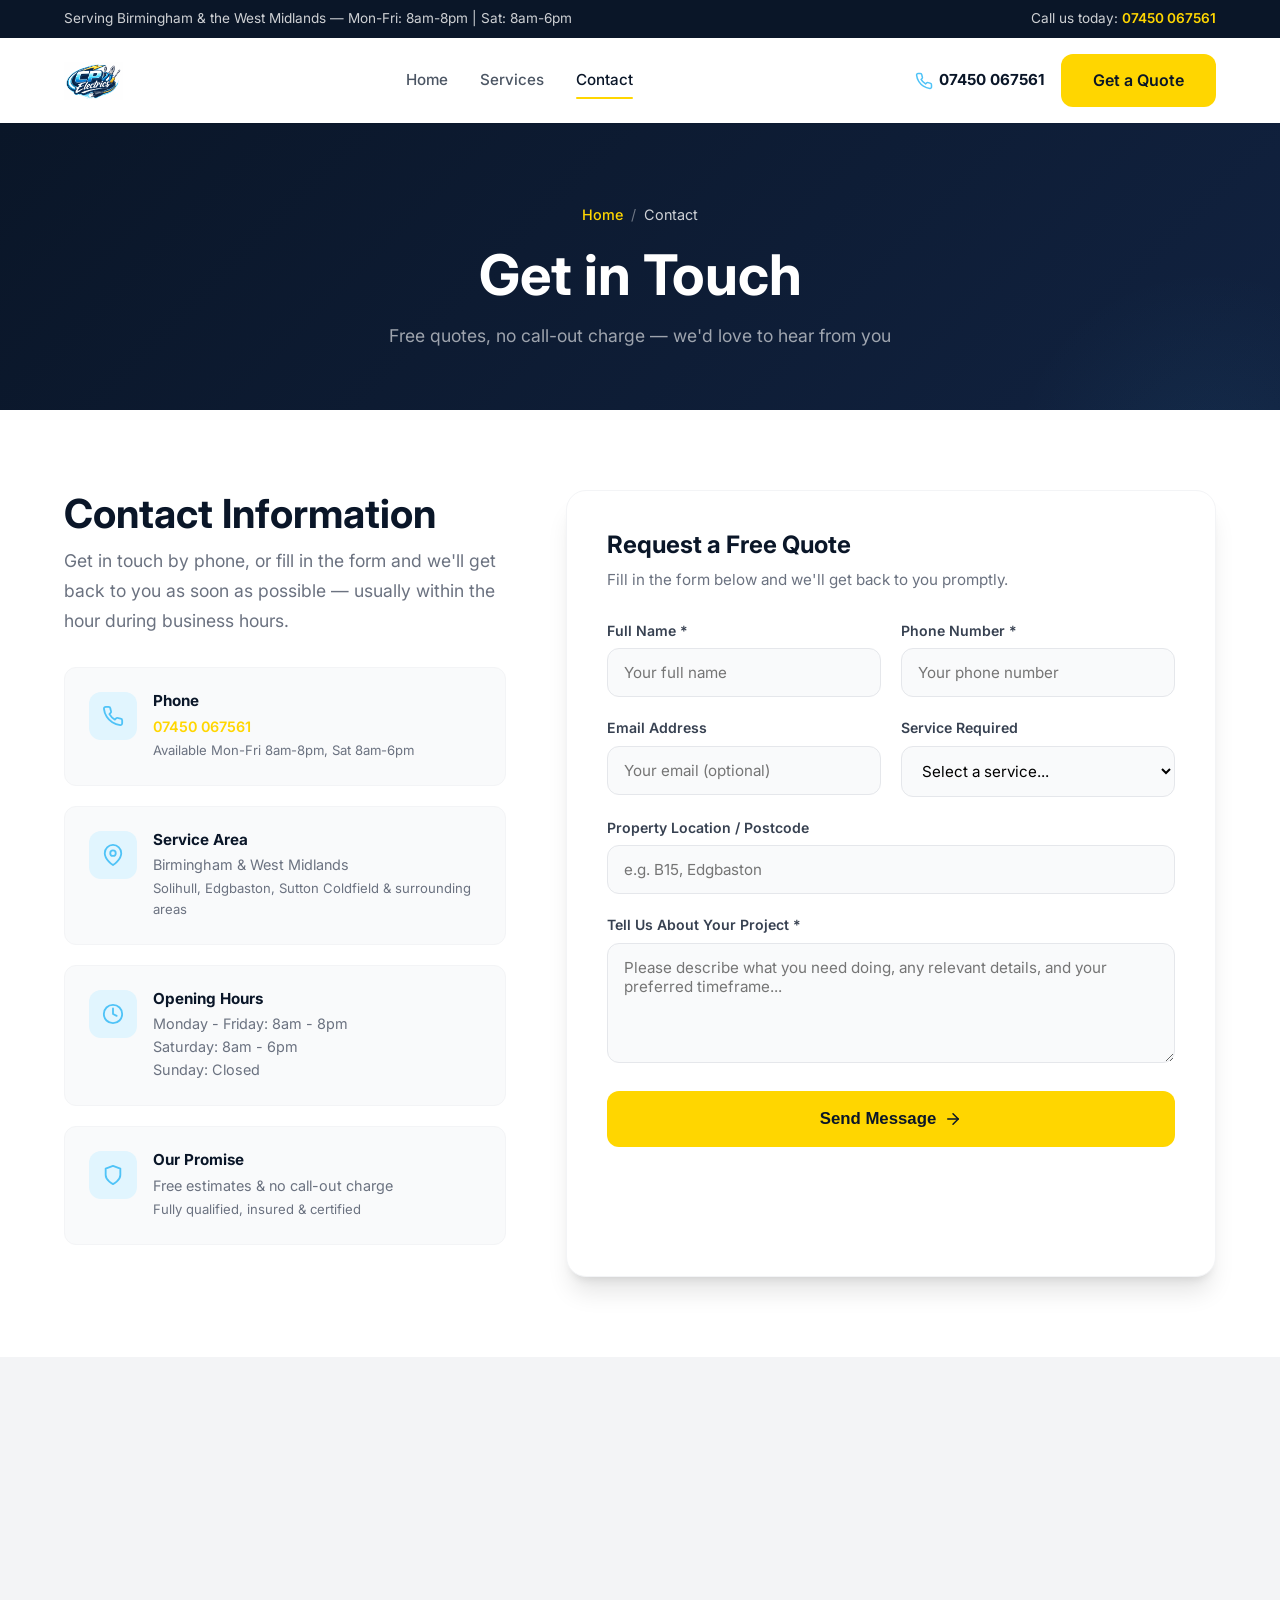
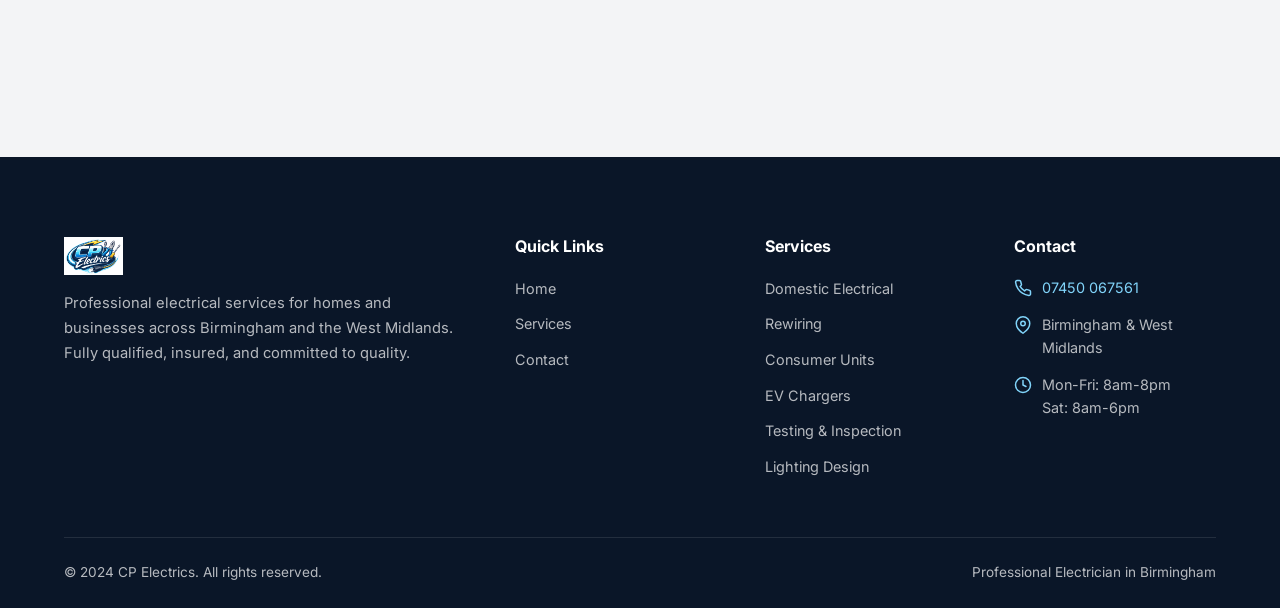
==== commit c0b94afe: "Fix logo sizing with inline styles for cache resilience Co-Authored-By: Claude Opus 4.6 (1M context)" ====
--- a/contact.html
+++ b/contact.html
@@ -23,7 +23,7 @@
   <!-- Navbar -->
   <nav class="navbar">
     <div class="container">
-      <a href="index.html" class="logo"><img src="assets/images/logo.png" alt="CP Electrics" class="logo-img"></a>
+      <a href="index.html" class="logo"><img src="assets/images/logo.png" alt="CP Electrics" class="logo-img" style="height:38px;width:auto;"></a>
       <div class="nav-links">
         <a href="index.html">Home</a>
         <a href="services.html">Services</a>
@@ -175,7 +175,7 @@
     <div class="container">
       <div class="footer-grid">
         <div class="footer-about">
-          <a href="index.html" class="logo"><img src="assets/images/logo.png" alt="CP Electrics" class="logo-img"></a>
+          <a href="index.html" class="logo"><img src="assets/images/logo.png" alt="CP Electrics" class="logo-img" style="height:38px;width:auto;"></a>
           <p>Professional electrical services for homes and businesses across Birmingham and the West Midlands. Fully qualified, insured, and committed to quality.</p>
         </div>
         <div>
